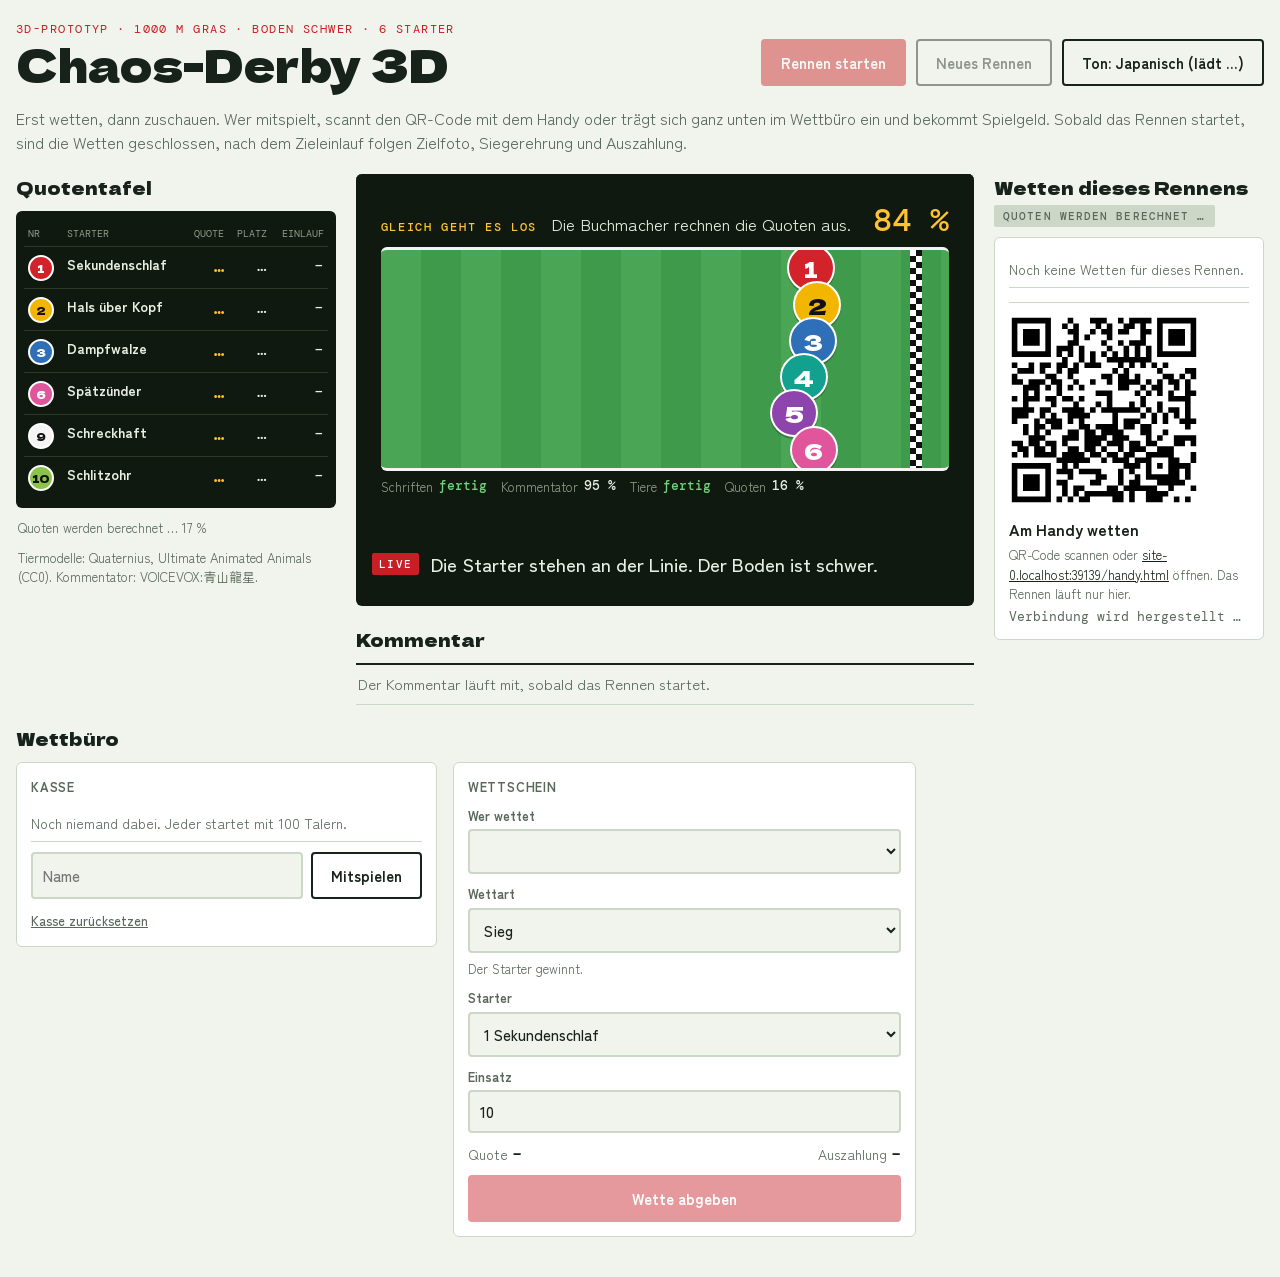
==== index.html @ 6badb0b4 "Breites Layout: Quotentafel links und Wetten des Rennens rechts neben dem Sendebild, Wettbüro ganz u" ====
<!doctype html>
<html lang="de">
<head>
<meta charset="utf-8">
<meta name="viewport" content="width=device-width, initial-scale=1">
<title>Chaos-Derby 3D</title>
<link rel="stylesheet" href="https://fonts.googleapis.com/css2?family=Dela+Gothic+One&family=DM+Mono:wght@400;500&family=Zen+Kaku+Gothic+New:wght@400;500;700&display=swap">
<link rel="stylesheet" href="css/style.css?v=dev">
</head>
<body>
<div class="wrap">
  <header>
    <div>
      <div class="eyebrow">3D-Prototyp · 1000 m Gras · Boden <span id="bod">gut</span> · 6 Starter</div>
      <h1>Chaos-Derby 3D</h1>
    </div>
    <div class="controls">
      <button class="primary" id="go" disabled>Rennen starten</button>
      <button id="neu" disabled>Neues Rennen</button>
      <button id="ton" aria-pressed="true" title="Kommentar vorlesen: Japanisch, Deutsch oder aus">Ton: Japanisch</button>
    </div>
  </header>
  <p class="lede">Erst wetten, dann zuschauen. Wer mitspielt, scannt den QR-Code mit dem Handy oder trägt sich ganz unten im Wettbüro ein und bekommt Spielgeld. Sobald das Rennen startet, sind die Wetten geschlossen, nach dem Zieleinlauf folgen Zielfoto, Siegerehrung und Auszahlung.</p>

  <main class="arena">
  <div class="screen">
    <div class="stage">
    <div class="view" id="view">
      <div class="strip" id="strip"><div class="rail" id="rail"></div><div id="rest">noch 1000 m</div></div>
      <div id="slow" hidden>ZEITLUPE</div>
      <div class="intro" id="intro" aria-hidden="true"><span class="nr" id="inr"></span><div class="itext"><div class="ikind" id="ikind"></div><div class="iname" id="iname"></div><div class="itrait" id="itrait"></div></div><div class="iq"><span>Quote</span><b id="iq">…</b></div></div>
      <div class="tvqr" id="tvqr" hidden><div id="tvqrc"></div><span>Mit dem Handy wetten</span></div>
      <div class="load" id="load" aria-labelledby="lh">
        <div class="lhead"><span class="ltag" id="lh">Gleich geht es los</span><span id="lmsg">Die Starter werden in die Boxen geführt.</span><b id="lpct">0 %</b></div>
        <div class="ltrack" id="ltrack" role="progressbar" aria-label="Ladefortschritt" aria-valuemin="0" aria-valuemax="100" aria-valuenow="0"><div class="lfin"></div></div>
        <div class="lfoot"><ul id="lparts"></ul><button type="button" class="link" id="lskip" hidden>Ohne Kommentator anfangen</button></div>
        <p class="lerr" id="lerr" role="alert" hidden></p>
      </div>
      <button type="button" class="tonhint" id="tonhint" hidden>Klicken für Ton</button>
      <div id="nogl" hidden>Dieser Browser kann die 3D-Ansicht nicht darstellen (WebGL fehlt).</div>
    </div>
    <div class="cer" id="cer" hidden>
      <div class="cer-h">Einlauf</div>
      <ol id="podl"></ol>
      <figure id="photobox"><canvas id="photo" width="640" height="360"></canvas><figcaption><b>Zielfoto.</b> <span id="photocap"></span></figcaption></figure>
    </div>
    </div>
    <div class="caption" aria-live="polite"><span class="tag">LIVE</span><span id="cap">Die Starter stehen an der Linie.</span></div>
  </div>

  <section class="odds" aria-labelledby="oh">
    <h2 id="oh">Quotentafel</h2>
    <div class="board">
      <table>
        <thead><tr><th>Nr</th><th>Starter</th><th class="n p" title="Siegchance">Sieg</th><th class="n">Quote</th><th class="n">Platz</th><th class="n">Einlauf</th></tr></thead>
        <tbody id="tb"></tbody>
      </table>
    </div>
    <p class="note" id="mc">Quoten werden berechnet …</p>
    <p class="note">Tiermodelle: Quaternius, Ultimate Animated Animals (CC0). Kommentator: VOICEVOX:青山龍星.</p>
  </section>
  <section class="slipsbox" aria-labelledby="sh">
    <div class="bethead"><h2 id="sh">Wetten dieses Rennens</h2><span class="pill" id="betstate">Quoten werden berechnet …</span></div>
    <div class="card">
      <ul class="list" id="slips"></ul>
      <div id="result" hidden></div>
      <div class="handy" id="handy" hidden>
        <div class="qr" id="qr"></div>
        <div><b>Am Handy wetten</b><p>QR-Code scannen oder <a id="hurl" target="_blank" rel="noopener"></a> öffnen<span id="hon" hidden>, Raum <b id="hcode"></b></span>. Das Rennen läuft nur hier.</p><p class="hmsg" id="hmsg"></p></div>
      </div>
    </div>
  </section>
  <section class="logbox">
    <h2>Kommentar</h2>
    <ol id="log"><li class="empty">Der Kommentar läuft mit, sobald das Rennen startet.</li></ol>
  </section>
  <section class="bets" aria-labelledby="bh">
    <div class="bethead"><h2 id="bh">Wettbüro</h2></div>
    <div class="betgrid">
      <div class="card">
        <h3>Kasse</h3>
        <ul class="list" id="players"></ul>
        <form class="row" id="addp"><input id="pname" maxlength="16" placeholder="Name" aria-label="Name des Mitspielers" autocomplete="off"><button>Mitspielen</button></form>
        <button type="button" class="link" id="resetp">Kasse zurücksetzen</button>
      </div>
      <form class="card slip" id="slip">
        <h3>Wettschein</h3>
        <label>Wer wettet<select id="bp"></select></label>
        <label>Wettart<select id="bt"><option value="win">Sieg</option><option value="place">Platz</option><option value="exacta">Zweierwette</option></select></label>
        <p class="help" id="bhelp"></p>
        <label><span id="bal">Starter</span><select id="ba"></select></label>
        <label id="bbl" hidden>Zweiter<select id="bb"></select></label>
        <label>Einsatz<input id="bs" type="number" min="1" step="1" value="10" inputmode="numeric"></label>
        <div class="sum"><span>Quote <b id="bq">–</b></span><span>Auszahlung <b id="bw">–</b></span></div>
        <button class="primary" id="bgo" disabled>Wette abgeben</button>
        <p class="err" id="berr" role="alert" hidden></p>
      </form>
    </div>
  </section>
  </main>
</div>

<!-- ?v=dev ersetzt die Veröffentlichung (.github/workflows/pages.yml) durch den Commit, damit Browser keine alten Dateien mischen -->
<script src="vendor/three.min.js?v=dev"></script>
<script src="vendor/GLTFLoader.js?v=dev"></script>
<script src="js/sim.js?v=dev"></script>
<script src="js/bets.js?v=dev"></script>
<script src="js/state.js?v=dev"></script>
<script src="js/loader.js?v=dev"></script>
<script src="js/figures.js?v=dev"></script>
<script src="js/scene.js?v=dev"></script>
<script src="js/director.js?v=dev"></script>
<script src="js/jikkyo.js?v=dev"></script>
<script src="js/voice.js?v=dev"></script>
<script src="js/sfx.js?v=dev"></script>
<script src="js/ceremony.js?v=dev"></script>
<script src="js/betting.js?v=dev"></script>
<script src="vendor/peerjs.min.js?v=dev"></script>
<script src="vendor/qrcode.js?v=dev"></script>
<script src="js/link.js?v=dev"></script>
<script src="js/remote.js?v=dev"></script>
<script src="js/parade.js?v=dev"></script>
<script src="js/main.js?v=dev"></script>
</body>
</html>
---- css/style.css ----
/* Grundlagen, die vorher die Hosting-Umgebung mitbrachte */
body{margin:0}
[hidden]{display:none!important}
img{max-width:100%}

/* Layout: Auf breiten Bildschirmen (Fernseher) Quotentafel links und Wetten des Rennens rechts neben dem Sendebild, Kommentarverlauf darunter, das Wettbüro (Kasse, Wettschein) ganz unten.
   Mittelbreit steht das Sendebild über Quotentafel und Wetten, schmal liegt alles untereinander. */
:root{
  --bg:#f1f4ec; --fg:#17231a; --muted:#5a685c; --line:#cdd7c7; --panel:#ffffff;
  --accent:#c81e25; --turf:#2f7d3b;
  --board:#10190f; --board-fg:#ffc233; --board-text:#e9efe4; --board-dim:#8f9d89; --board-line:#2a3828;
  --display:"Dela Gothic One","Arial Black",system-ui,sans-serif;
  --body:"Zen Kaku Gothic New",system-ui,-apple-system,"Segoe UI",sans-serif;
  --mono:"DM Mono",ui-monospace,Menlo,Consolas,monospace;
}
@media (prefers-color-scheme: dark){ :root:not([data-theme="light"]){
  --bg:#0b120c; --fg:#e8eee4; --muted:#93a193; --line:#263326; --panel:#121c13;
  --accent:#ff5257; --turf:#56b563; color-scheme:dark } }
:root[data-theme="dark"]{
  --bg:#0b120c; --fg:#e8eee4; --muted:#93a193; --line:#263326; --panel:#121c13;
  --accent:#ff5257; --turf:#56b563; color-scheme:dark }

body{background:var(--bg);color:var(--fg);font-family:var(--body);font-size:16px;line-height:1.5}
.wrap{max-width:1040px;margin:0 auto;padding-inline:16px;padding-block:28px 48px;display:flex;flex-direction:column;gap:20px}
header{display:flex;flex-wrap:wrap;align-items:flex-end;justify-content:space-between;gap:12px 24px}
.eyebrow{font-family:var(--mono);font-size:12px;letter-spacing:.12em;text-transform:uppercase;color:var(--accent)}
h1{font-family:var(--display);font-weight:400;font-size:clamp(30px,6vw,52px);line-height:1;margin:4px 0 0;text-wrap:balance}
.lede{color:var(--muted);max-width:62ch;margin:0}
.controls{display:flex;flex-wrap:wrap;gap:10px}
button{font:700 15px var(--body);padding:11px 18px;border-radius:4px;border:2px solid var(--fg);background:transparent;color:var(--fg);cursor:pointer}
button.primary{background:var(--accent);border-color:var(--accent);color:#fff}
button:hover{filter:brightness(1.1)}
button:focus-visible{outline:3px solid var(--turf);outline-offset:2px}

.screen{background:var(--board);border-radius:6px;overflow:hidden}
.view{position:relative;aspect-ratio:16/9;max-width:100%;background:var(--board)}
.view canvas{display:block;width:100%;height:100%}
.strip{position:absolute;left:2.5%;right:2.5%;top:3%;height:36px;border-radius:6px;background:rgba(16,25,15,.82);display:flex;align-items:center;gap:12px;padding:0 12px 0 22px}
.rail{position:relative;flex:1;min-width:0;height:2px;background:var(--board-dim)}
.rail::after{content:"";position:absolute;right:-1px;top:-9px;width:2px;height:20px;background:var(--board-dim)}
.dot{position:absolute;top:-10px;width:22px;height:22px;margin-left:-11px;border-radius:50%;border:2px solid #fff;display:grid;place-items:center;font:400 11px var(--display);box-sizing:border-box}
#rest{flex:none;font:400 13px var(--display);color:var(--board-fg);min-width:6.5em;text-align:right;font-variant-numeric:tabular-nums}
#slow{position:absolute;right:2.5%;bottom:5%;font:500 12px var(--mono);letter-spacing:.14em;background:var(--accent);color:#fff;padding:4px 9px;border-radius:2px}
/* Vorstellung der Starter: Bauchbinde unten links, gleitet bei jedem neuen Starter herein */
.intro{position:absolute;left:2.5%;bottom:6%;max-width:min(78%,520px);display:flex;align-items:center;gap:12px;padding:10px 14px;border-radius:6px;background:rgba(16,25,15,.86);color:var(--board-text);
  opacity:0;transform:translateX(-16px);transition:opacity .35s,transform .35s;pointer-events:none}
.intro.on{opacity:1;transform:none}
.intro .nr{width:44px;height:44px;font-size:22px;flex:none}
.itext{min-width:0}
.ikind{font:500 11px var(--mono);letter-spacing:.12em;text-transform:uppercase;color:var(--board-dim)}
.iname{font:400 clamp(17px,3vw,26px)/1.1 var(--display);margin:2px 0}
.itrait{font-size:clamp(12px,1.7vw,14px);line-height:1.3;color:var(--board-text)}
.iq{flex:none;display:flex;flex-direction:column;align-items:flex-end;padding-left:12px;border-left:1px solid var(--board-line)}
.iq span{font:500 10px var(--mono);letter-spacing:.12em;text-transform:uppercase;color:var(--board-dim)}
.iq b{font:500 clamp(18px,3vw,26px) var(--mono);color:var(--board-fg);font-variant-numeric:tabular-nums}
@media (max-width:520px){.intro{gap:8px;padding:6px 9px}.intro .nr{width:30px;height:30px;font-size:15px}.itrait{display:none}}
#nogl{position:absolute;inset:0;display:grid;place-items:center;color:var(--board-text);padding:16px;text-align:center}
/* Siegerehrung: Ergebnistafel mit Zielfoto, auf breiten Bildern rechts über dem Sendebild, sonst darunter */
.stage{position:relative}
.cer{background:rgba(16,25,15,.88);color:var(--board-text);padding:12px 14px 14px;display:flex;flex-direction:column;gap:10px}
@media (min-width:860px){.cer{position:absolute;right:2.5%;top:5%;bottom:5%;width:36%;border-radius:6px;overflow:auto;box-sizing:border-box}}
.cer-h{font:400 12px var(--mono);letter-spacing:.14em;text-transform:uppercase;color:var(--board-dim)}
#podl{list-style:none;margin:0;padding:0}
#podl li{display:flex;align-items:center;gap:8px;padding:3px 0;font-size:14px;color:var(--board-dim)}
#podl li.top{font-size:16px;color:var(--board-text);font-weight:700}
#podl .rk{width:1.6em;flex:none;font-family:var(--mono);font-weight:500}
#podl .nr{width:22px;height:22px;font-size:11px;flex:none}
#podl .nm{flex:1;min-width:0;overflow:hidden;text-overflow:ellipsis;white-space:nowrap}
#podl .tm{flex:none;font-family:var(--mono);font-weight:400;font-size:13px;font-variant-numeric:tabular-nums}
#podl li:first-child .tm{color:var(--board-fg)}
.cer figure{margin:0}
#photo{display:block;width:100%;height:auto;border-radius:3px}
.cer figcaption{font-size:13px;line-height:1.4;margin-top:6px;color:var(--board-text)}
.caption{display:flex;align-items:center;gap:12px;padding:12px 16px;min-height:3.2em;color:var(--board-text);font-weight:500;font-size:clamp(15px,2.4vw,19px)}
.caption .tag{flex:none;font-family:var(--mono);font-size:11px;letter-spacing:.12em;background:var(--accent);color:#fff;padding:3px 7px;border-radius:2px}
.caption span:last-child{min-width:0}

.arena{display:grid;gap:20px;grid-template-columns:minmax(0,1fr);grid-template-areas:"screen" "odds" "slips" "log" "bets";align-items:start}
.screen{grid-area:screen}.odds{grid-area:odds;min-width:0}.slipsbox{grid-area:slips;min-width:0}.logbox{grid-area:log}.bets{grid-area:bets;min-width:0}
@media (min-width:760px){.arena{grid-template-columns:minmax(0,3fr) minmax(0,2fr);grid-template-areas:"screen screen" "odds slips" "log log" "bets bets"}}
@media (min-width:1200px){
  .wrap{max-width:1880px;padding-block:20px 40px}
  header h1{font-size:44px}
  .arena{grid-template-columns:minmax(320px,1.2fr) minmax(0,3.3fr) minmax(270px,.9fr);grid-template-rows:auto 1fr auto;
    grid-template-areas:"odds screen slips" "odds log slips" "bets bets bets"}
  .lede{max-width:none}
  /* Der QR-Code steht groß rechts neben dem Bild, die kleine Einblendung im Sendebild entfällt */
  .tvqr{display:none}
  .slipsbox .handy{flex-direction:column;align-items:stretch}
  .slipsbox .handy .qr{width:min(100%,190px)}
  .odds td{padding-block:7px}
  .slipsbox .bethead{flex-wrap:wrap;gap:4px 10px}
  .bets{max-width:900px}
}
h2{font-family:var(--display);font-weight:400;font-size:18px;margin:0 0 10px}
.board{background:var(--board);color:var(--board-text);border-radius:6px;padding:6px 14px 10px;min-width:0}
table{width:100%;border-collapse:collapse;color:var(--board-text)}
th{font:400 11px var(--mono);letter-spacing:.1em;text-transform:uppercase;color:var(--board-dim);text-align:left;padding:10px 6px 6px}
td{padding:9px 6px;border-top:1px solid var(--board-line);vertical-align:top}
th.n,td.n{text-align:right;font-family:var(--mono);font-variant-numeric:tabular-nums;white-space:nowrap}
td.q{color:var(--board-fg);font-size:19px;font-weight:500}
td.p{color:var(--board-dim)}
.nr{display:inline-grid;place-items:center;width:26px;height:26px;border-radius:50%;font:400 13px var(--display);border:2px solid #fff}
.name{font-weight:700;color:var(--board-text)}
.sub{font-size:13px;color:var(--board-dim);line-height:1.35}
.note{font-size:13px;color:var(--muted);margin:10px 2px 0}
.logbox{min-width:0}
#log{list-style:none;margin:0;padding:0;display:flex;flex-direction:column;border-top:2px solid var(--fg)}
#log li{display:flex;gap:12px;padding:8px 2px;border-bottom:1px solid var(--line);font-size:15px}
#log time{flex:none;font-family:var(--mono);font-size:13px;color:var(--muted);padding-top:2px;font-variant-numeric:tabular-nums}
#log li.empty{color:var(--muted)}

/* Wettbüro: Kasse und Wettschein nebeneinander, auf schmalen Bildschirmen untereinander; die Wetten des Rennens stehen oben beim Sendebild */
.bethead{display:flex;align-items:baseline;justify-content:space-between;gap:12px;margin-bottom:10px}
.bethead h2{margin:0}
.pill{font:500 11px var(--mono);letter-spacing:.1em;text-transform:uppercase;padding:4px 9px;border-radius:2px;background:var(--line);color:var(--muted)}
.pill.open{background:var(--turf);color:#fff}
.betgrid{display:grid;grid-template-columns:minmax(0,1fr) minmax(0,1.1fr);gap:16px;align-items:start}
@media (max-width:640px){.betgrid{grid-template-columns:minmax(0,1fr)}}
.card{background:var(--panel);border:1px solid var(--line);border-radius:6px;padding:14px;display:flex;flex-direction:column;gap:10px;min-width:0}
h3{font:700 13px var(--body);letter-spacing:.06em;text-transform:uppercase;color:var(--muted);margin:0}
.list{list-style:none;margin:0;padding:0}
.list li,#result li{display:flex;align-items:center;gap:8px;padding:7px 0;border-bottom:1px solid var(--line);font-size:15px}
.list li.empty,#result li.empty{color:var(--muted);font-size:14px}
.list li>span:first-child{flex:1;min-width:0;overflow:hidden;text-overflow:ellipsis}
#players b{font:500 16px var(--mono);font-variant-numeric:tabular-nums}
.who{flex:none;font-weight:700;max-width:8em;overflow:hidden;text-overflow:ellipsis;white-space:nowrap}
.what{flex:1;min-width:0;display:flex;align-items:center;gap:5px;flex-wrap:wrap}
.then{font-size:12px;color:var(--muted)}
.list .n,#result .n{font:400 13px var(--mono);white-space:nowrap;font-variant-numeric:tabular-nums}
.nr.sm{width:22px;height:22px;font-size:11px;border-width:1.5px;box-sizing:border-box}
.row{display:flex;gap:8px}
.row input{flex:1;min-width:0}
input,select{font:500 15px var(--body);padding:9px 10px;border:2px solid var(--line);border-radius:4px;background:var(--bg);color:var(--fg);min-width:0}
input:focus-visible,select:focus-visible{outline:3px solid var(--turf);outline-offset:1px}
.slip label{display:flex;flex-direction:column;gap:4px;font-size:13px;font-weight:700;color:var(--muted)}
.help{margin:-4px 0 0;font-size:13px;color:var(--muted)}
.sum{display:flex;justify-content:space-between;gap:8px;font-size:14px;color:var(--muted)}
.sum b{font:500 17px var(--mono);color:var(--fg)}
button:disabled{opacity:.45;cursor:not-allowed;filter:none}
button.link{align-self:flex-start;border:0;padding:2px 0;font-size:13px;font-weight:500;color:var(--muted);text-decoration:underline}
button.x{border:0;padding:0 4px;font-size:18px;line-height:1;color:var(--muted)}
.err{margin:0;font-size:14px;color:var(--accent)}
#result{border-top:2px solid var(--fg);padding-top:8px}
#result h3{margin-bottom:4px}
#result ul{list-style:none;margin:0;padding:0}
#result li.won .n{color:var(--turf);font-weight:500}
#result li.lost{color:var(--muted)}
td.q2{color:var(--board-text)}
/* Schmale Quotentafel neben dem Sendebild: enger gesetzt; Beschreibung und Siegchance fallen weg, die Vorstellung zeigt sie ohnehin */
@media (min-width:1200px){
.odds{container-type:inline-size}
@container (max-width:440px){.board{padding-inline:8px}th,td{padding-inline:4px}th{letter-spacing:.02em}}
@container (max-width:380px){.sub,th.p,td.p{display:none}td.q{font-size:17px}.name{font-size:14px}th{font-size:10px;letter-spacing:0}.odds .nr{width:22px;height:22px;font-size:11px}}
}
.board{overflow-x:auto}
@media (max-width:480px){.board{padding-inline:8px}th,td{padding-inline:3px}td.q{font-size:16px}.nr{width:22px;height:22px;font-size:11px}}

/* Ladeanzeige im Sendebild: Mini-Rennen der Starter als Fortschrittsbalken, bis Modelle, Kommentator und Quoten da sind.
   Der Klick auf „Los geht’s“ gibt zugleich den Ton frei und startet die Vorstellung. */
.load{position:absolute;inset:0;z-index:5;background:var(--board);color:var(--board-text);display:flex;flex-direction:column;gap:clamp(6px,2.2%,16px);padding:clamp(10px,4%,36px) clamp(12px,4%,40px);box-sizing:border-box}
.lhead{display:flex;align-items:baseline;flex-wrap:wrap;gap:4px 14px}
.ltag{font:500 12px var(--mono);letter-spacing:.14em;text-transform:uppercase;color:var(--board-fg)}
#lmsg{flex:1;min-width:0;font-size:clamp(13px,1.9vw,17px)}
#lpct{font:500 clamp(18px,3.4vw,32px) var(--mono);color:var(--board-fg);font-variant-numeric:tabular-nums}
.ltrack{position:relative;flex:1;min-height:0;border-radius:6px;overflow:hidden;border-block:3px solid #f4f4f4;
  background:repeating-linear-gradient(90deg,#4aa655 0 40px,#3f9a4b 40px 80px)}
.lfin{position:absolute;top:0;bottom:0;left:calc(92% + 6px);width:12px;background:conic-gradient(#111 25%,#fff 0 50%,#111 0 75%,#fff 0) 0 0/12px 12px}
.ldot{--d:clamp(18px,5vw,48px);position:absolute;width:var(--d);height:var(--d);margin:calc(var(--d)/-2) 0 0 calc(var(--d)/-2);border-radius:50%;border:2px solid #fff;box-sizing:border-box;
  display:grid;place-items:center;font:400 calc(var(--d)*.46) var(--display);box-shadow:0 2px 0 rgba(0,0,0,.25);animation:gallop .38s ease-in-out infinite alternate}
@keyframes gallop{from{transform:translateY(-14%) rotate(-6deg)}to{transform:translateY(14%) rotate(6deg)}}
@media (prefers-reduced-motion:reduce){.ldot{animation:none}}
.lfoot{display:flex;align-items:center;justify-content:space-between;flex-wrap:wrap;gap:8px 16px}
#lparts{list-style:none;margin:0;padding:0;display:flex;flex-wrap:wrap;gap:2px 14px;font-size:13px;color:var(--board-dim)}
#lparts li{display:flex;gap:6px}
#lparts b{font:500 13px var(--mono);font-variant-numeric:tabular-nums;color:var(--board-text)}
#lparts li.ok b{color:#6fd27c}
.load button.link{color:var(--board-dim);margin-left:auto}
.lerr{margin:0;font-size:13px;color:#ff8a8e}
@media (max-width:560px){#lparts,#lmsg{display:none}.load{gap:6px;padding:8px 10px}.lfoot{flex-wrap:nowrap}.load button{padding:6px 10px;font-size:13px}.ltrack{border-width:2px}}
/* Browser geben Ton erst nach einer Bedienung frei: dezenter Hinweis oben rechts im Sendebild */
.tonhint{position:absolute;right:2.5%;top:3%;z-index:4;font:500 12px var(--mono);letter-spacing:.08em;padding:6px 10px;border:0;border-radius:4px;background:rgba(16,25,15,.82);color:var(--board-text)}
.tonhint::before{content:"♪ "}
/* Wetten am Handy (js/remote.js): QR-Code bei den Wetten des Rennens und klein im Sendebild, solange die Wetten offen sind */
.handy{display:flex;gap:12px;align-items:flex-start;margin-top:4px;padding-top:12px;border-top:1px solid var(--line)}
.handy .qr{flex:none;width:112px;line-height:0}
.handy svg,.tvqr svg{width:100%;height:auto;border-radius:3px}
.handy p{margin:4px 0 0;font-size:13px;color:var(--muted);overflow-wrap:anywhere}
.handy a{color:var(--fg)}
.hmsg{font:400 12px var(--mono)}
.list .ph{font:500 10px var(--mono);letter-spacing:.08em;text-transform:uppercase;color:var(--turf)}
.tvqr{position:absolute;right:2.5%;bottom:6%;width:clamp(84px,13%,160px);padding:7px 7px 5px;border-radius:6px;background:rgba(16,25,15,.86);text-align:center;line-height:0}
.tvqr span{display:block;margin-top:5px;line-height:1.2;font:500 clamp(9px,1.1vw,12px) var(--mono);letter-spacing:.06em;text-transform:uppercase;color:var(--board-fg)}
@media (max-width:520px){.tvqr{display:none}}
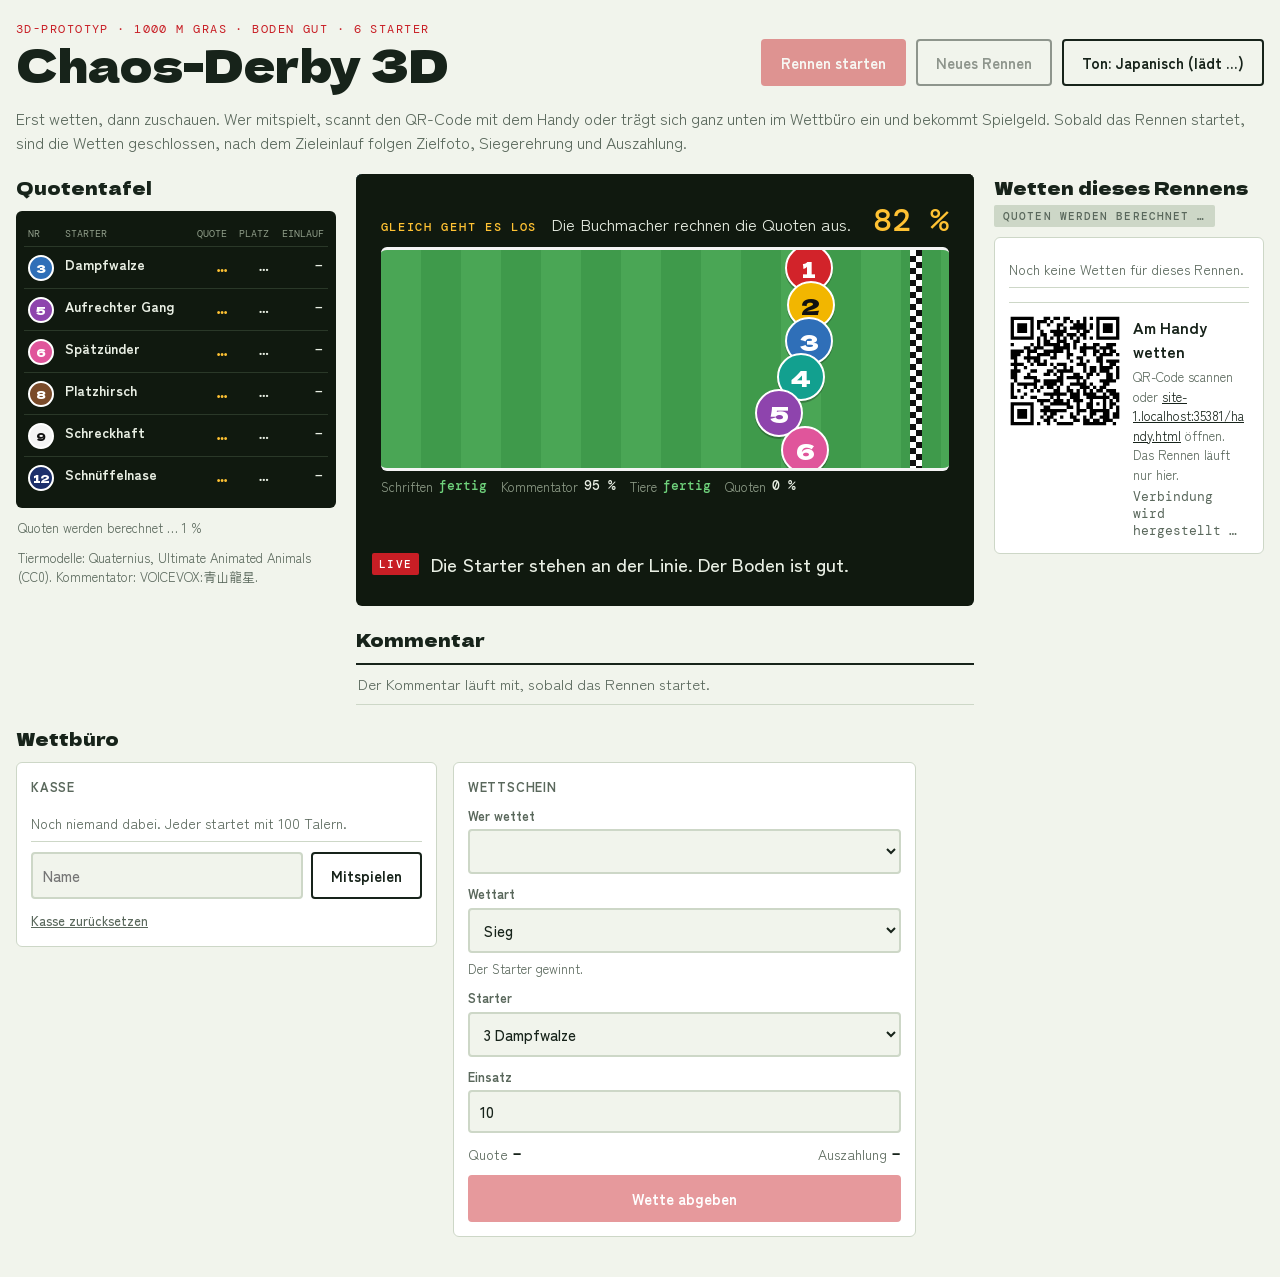
==== commit 8293889e: "Rennansicht: großes Sendebild ab dem Start, Wettleiste hebt hervor, wer gerade gewinnen würde Ab dem" ====
--- a/index.html
+++ b/index.html
@@ -23,7 +23,7 @@
   <p class="lede">Erst wetten, dann zuschauen. Wer mitspielt, scannt den QR-Code mit dem Handy oder trägt sich ganz unten im Wettbüro ein und bekommt Spielgeld. Sobald das Rennen startet, sind die Wetten geschlossen, nach dem Zieleinlauf folgen Zielfoto, Siegerehrung und Auszahlung.</p>
 
   <main class="arena">
-  <div class="screen">
+  <div class="screen" id="screen">
     <div class="stage">
     <div class="view" id="view">
       <div class="strip" id="strip"><div class="rail" id="rail"></div><div id="rest">noch 1000 m</div></div>
@@ -46,6 +46,7 @@
     </div>
     </div>
     <div class="caption" aria-live="polite"><span class="tag">LIVE</span><span id="cap">Die Starter stehen an der Linie.</span></div>
+    <ul class="wbar" id="wbar" aria-label="Wetten in diesem Rennen" hidden></ul>
   </div>
 
   <section class="odds" aria-labelledby="oh">
@@ -115,6 +116,7 @@
 <script src="js/sfx.js?v=dev"></script>
 <script src="js/ceremony.js?v=dev"></script>
 <script src="js/betting.js?v=dev"></script>
+<script src="js/racebar.js?v=dev"></script>
 <script src="vendor/peerjs.min.js?v=dev"></script>
 <script src="vendor/qrcode.js?v=dev"></script>
 <script src="js/link.js?v=dev"></script>
--- a/css/style.css
+++ b/css/style.css
@@ -84,10 +84,6 @@
   .arena{grid-template-columns:minmax(320px,1.2fr) minmax(0,3.3fr) minmax(270px,.9fr);grid-template-rows:auto 1fr auto;
     grid-template-areas:"odds screen slips" "odds log slips" "bets bets bets"}
   .lede{max-width:none}
-  /* Der QR-Code steht groß rechts neben dem Bild, die kleine Einblendung im Sendebild entfällt */
-  .tvqr{display:none}
-  .slipsbox .handy{flex-direction:column;align-items:stretch}
-  .slipsbox .handy .qr{width:min(100%,190px)}
   .odds td{padding-block:7px}
   .slipsbox .bethead{flex-wrap:wrap;gap:4px 10px}
   .bets{max-width:900px}
@@ -192,3 +188,34 @@
 .tvqr{position:absolute;right:2.5%;bottom:6%;width:clamp(84px,13%,160px);padding:7px 7px 5px;border-radius:6px;background:rgba(16,25,15,.86);text-align:center;line-height:0}
 .tvqr span{display:block;margin-top:5px;line-height:1.2;font:500 clamp(9px,1.1vw,12px) var(--mono);letter-spacing:.06em;text-transform:uppercase;color:var(--board-fg)}
 @media (max-width:520px){.tvqr{display:none}}
+/* Rennansicht (js/racebar.js): Ab dem Start zählt nur das Rennen. Einleitung, Quotentafel, Kommentarverlauf und Wettbüro treten zurück,
+   das Sendebild wird so groß, wie das Fenster es zulässt, darunter steht die Wettleiste. */
+body.rennen .lede,body.rennen .odds,body.rennen .slipsbox,body.rennen .logbox,body.rennen .bets,body.rennen .eyebrow{display:none}
+body.rennen .wrap{max-width:none;padding-block:12px 16px;gap:12px}
+body.rennen header{align-items:center}
+body.rennen h1{font-size:clamp(22px,3vw,30px);margin:0}
+body.rennen .arena{grid-template-columns:minmax(0,1fr);grid-template-rows:auto;grid-template-areas:"screen"}
+body.rennen .screen{width:100%;margin-inline:auto}
+body.rennen .caption{min-height:calc(3em + 24px);box-sizing:border-box}   /* Platz für zwei Zeilen, damit das Bild nicht springt */
+@media (min-width:900px) and (min-aspect-ratio:4/3){
+  body.rennen .screen{display:grid;grid-template-columns:minmax(0,1fr) auto;grid-template-areas:"stage bar" "caption bar";align-items:start}
+  body.rennen .stage{grid-area:stage}body.rennen .caption{grid-area:caption}
+  body.rennen .wbar{grid-area:bar;flex-direction:column;flex-wrap:nowrap;width:clamp(240px,17vw,340px);box-sizing:border-box;padding:12px;overflow-y:auto;border-left:1px solid var(--board-line)}
+  body.rennen .wbar li{display:grid;grid-template-columns:minmax(0,1fr) auto;gap:2px 8px}
+  body.rennen .wbar .what{grid-column:1/-1;grid-row:2}
+  body.rennen .wbar .n{grid-column:2;grid-row:1;text-align:right}
+}
+.wbar{list-style:none;margin:0;padding:0 12px 12px;flex:none;display:flex;flex-wrap:wrap;gap:8px;color:var(--board-text)}
+.wbar li{display:flex;align-items:center;gap:8px;padding:6px 10px;border-radius:4px;background:rgba(255,255,255,.06);border:1px solid var(--board-line);font-size:clamp(14px,1.3vw,18px);transition:background .3s,border-color .3s}
+.wbar .who{font-weight:700;max-width:9em;overflow:hidden;text-overflow:ellipsis;white-space:nowrap}
+.wbar .what{display:flex;align-items:center;flex-wrap:wrap;gap:5px;color:var(--board-dim)}
+.wbar .then{color:var(--board-dim)}
+.wbar .n{font:500 1em var(--mono);font-variant-numeric:tabular-nums;color:var(--board-dim);white-space:nowrap}
+/* würde nach dem aktuellen Stand gewinnen */
+.wbar li.hot{background:rgba(255,194,51,.16);border-color:var(--board-fg)}
+.wbar li.hot .n{color:var(--board-fg)}
+.wbar li.hot .who::before{content:"▲ ";color:var(--board-fg)}
+.wbar li.won{background:rgba(111,210,124,.18);border-color:#6fd27c}
+.wbar li.won .n{color:#6fd27c}
+.wbar li.lost{opacity:.5}
+@media (prefers-reduced-motion:reduce){.wbar li{transition:none}}
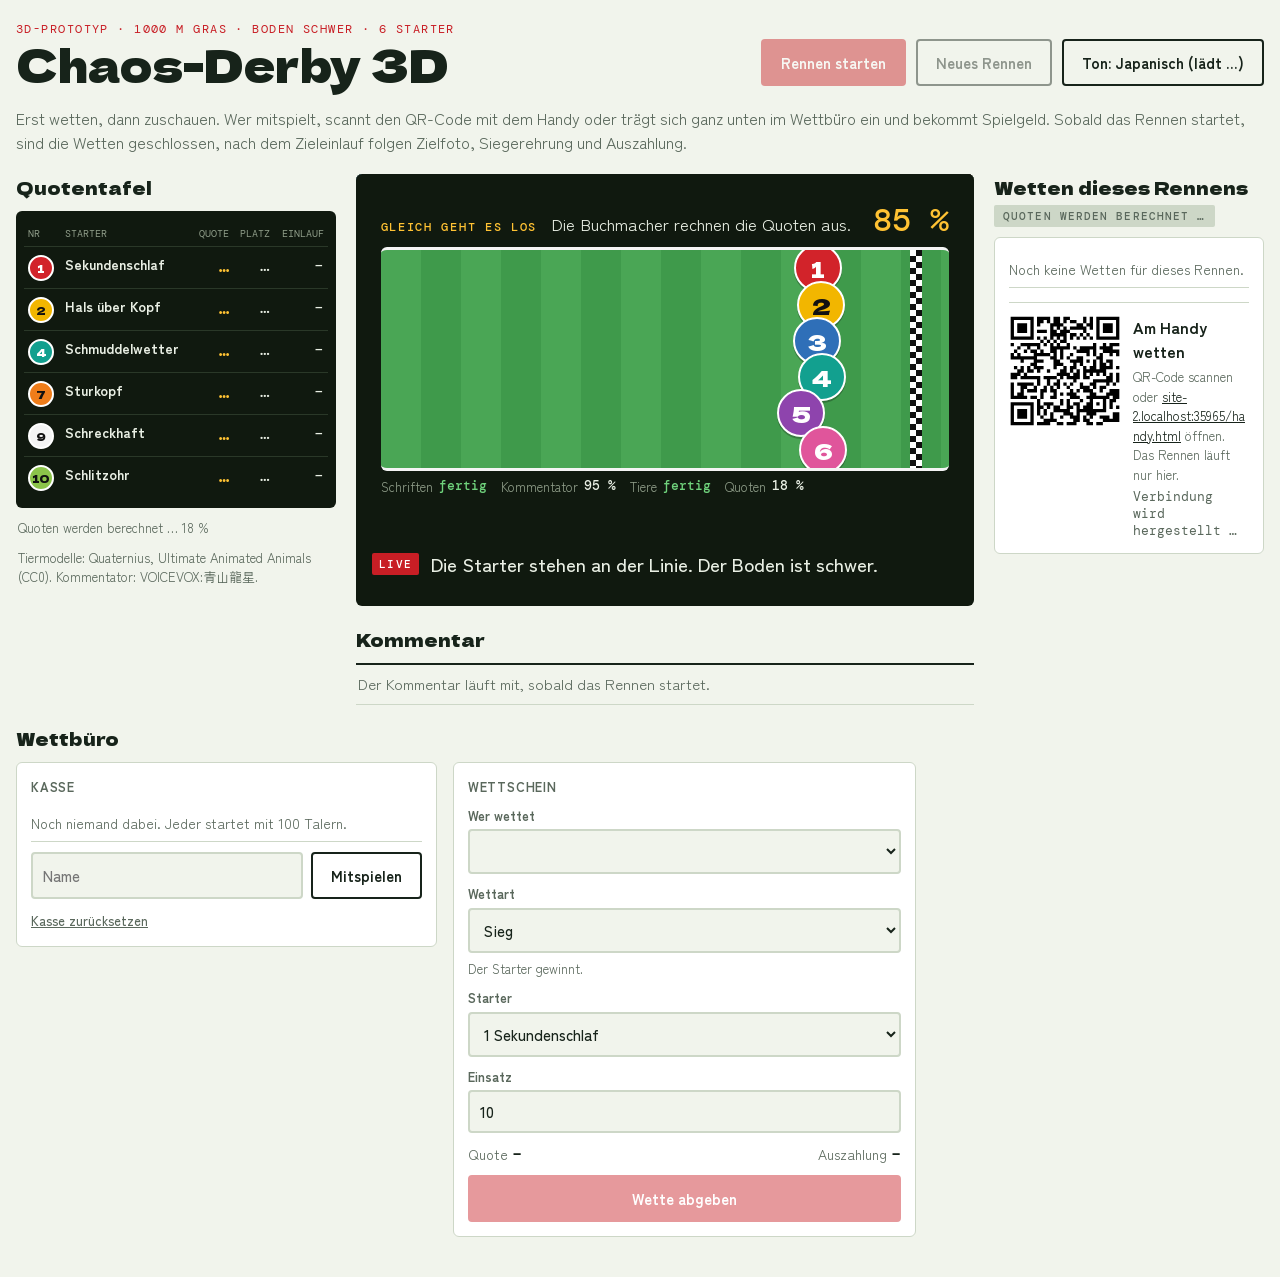
==== commit dcc86cdd: "Überzeichnete Bewegung: Ausholen, Stauchen und Strecken, Ohren und Schwanz, Kamerawackeln und Speedl" ====
--- a/index.html
+++ b/index.html
@@ -109,6 +109,7 @@
 <script src="js/state.js?v=dev"></script>
 <script src="js/loader.js?v=dev"></script>
 <script src="js/figures.js?v=dev"></script>
+<script src="js/juice.js?v=dev"></script>
 <script src="js/scene.js?v=dev"></script>
 <script src="js/director.js?v=dev"></script>
 <script src="js/jikkyo.js?v=dev"></script>
--- a/css/style.css
+++ b/css/style.css
@@ -35,6 +35,7 @@
 .screen{background:var(--board);border-radius:6px;overflow:hidden}
 .view{position:relative;aspect-ratio:16/9;max-width:100%;background:var(--board)}
 .view canvas{display:block;width:100%;height:100%}
+.view canvas.speed{position:absolute;inset:0;pointer-events:none}
 .strip{position:absolute;left:2.5%;right:2.5%;top:3%;height:36px;border-radius:6px;background:rgba(16,25,15,.82);display:flex;align-items:center;gap:12px;padding:0 12px 0 22px}
 .rail{position:relative;flex:1;min-width:0;height:2px;background:var(--board-dim)}
 .rail::after{content:"";position:absolute;right:-1px;top:-9px;width:2px;height:20px;background:var(--board-dim)}
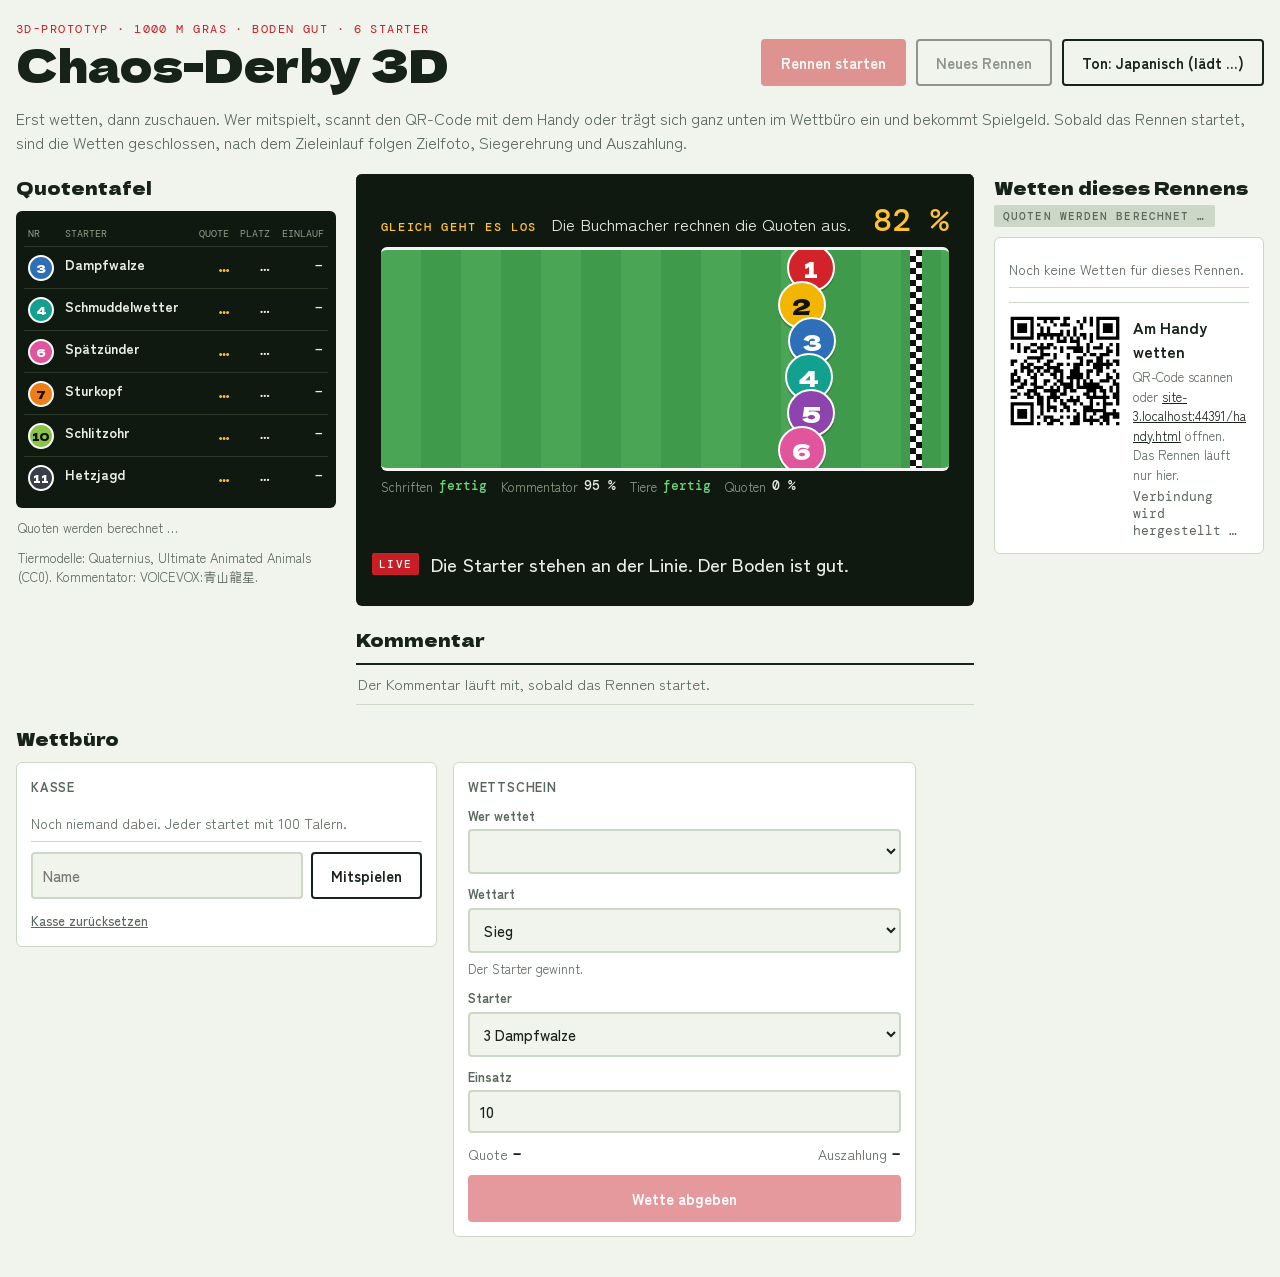
==== commit bc452f27: "Zeitlupen-Wiederholung von größtem Crash und Zieleinlauf vor der Siegerehrung Nach dem Zieleinlauf z" ====
--- a/index.html
+++ b/index.html
@@ -28,6 +28,7 @@
     <div class="view" id="view">
       <div class="strip" id="strip"><div class="rail" id="rail"></div><div id="rest">noch 1000 m</div></div>
       <div id="slow" hidden>ZEITLUPE</div>
+      <div class="replay" id="replay" hidden><div class="rphead"><span class="rptag" id="rptag">Wiederholung</span><button type="button" class="rpskip" id="rpskip">Überspringen</button></div><div class="rpcap" id="rpcap"></div></div>
       <div class="intro" id="intro" aria-hidden="true"><span class="nr" id="inr"></span><div class="itext"><div class="ikind" id="ikind"></div><div class="iname" id="iname"></div><div class="itrait" id="itrait"></div></div><div class="iq"><span>Quote</span><b id="iq">…</b></div></div>
       <div class="tvqr" id="tvqr" hidden><div id="tvqrc"></div><span>Mit dem Handy wetten</span></div>
       <div class="load" id="load" aria-labelledby="lh">
@@ -109,13 +110,13 @@
 <script src="js/state.js?v=dev"></script>
 <script src="js/loader.js?v=dev"></script>
 <script src="js/figures.js?v=dev"></script>
-<script src="js/juice.js?v=dev"></script>
 <script src="js/scene.js?v=dev"></script>
 <script src="js/director.js?v=dev"></script>
 <script src="js/jikkyo.js?v=dev"></script>
 <script src="js/voice.js?v=dev"></script>
 <script src="js/sfx.js?v=dev"></script>
 <script src="js/ceremony.js?v=dev"></script>
+<script src="js/replay.js?v=dev"></script>
 <script src="js/betting.js?v=dev"></script>
 <script src="js/racebar.js?v=dev"></script>
 <script src="vendor/peerjs.min.js?v=dev"></script>
--- a/css/style.css
+++ b/css/style.css
@@ -35,13 +35,23 @@
 .screen{background:var(--board);border-radius:6px;overflow:hidden}
 .view{position:relative;aspect-ratio:16/9;max-width:100%;background:var(--board)}
 .view canvas{display:block;width:100%;height:100%}
-.view canvas.speed{position:absolute;inset:0;pointer-events:none}
 .strip{position:absolute;left:2.5%;right:2.5%;top:3%;height:36px;border-radius:6px;background:rgba(16,25,15,.82);display:flex;align-items:center;gap:12px;padding:0 12px 0 22px}
 .rail{position:relative;flex:1;min-width:0;height:2px;background:var(--board-dim)}
 .rail::after{content:"";position:absolute;right:-1px;top:-9px;width:2px;height:20px;background:var(--board-dim)}
 .dot{position:absolute;top:-10px;width:22px;height:22px;margin-left:-11px;border-radius:50%;border:2px solid #fff;display:grid;place-items:center;font:400 11px var(--display);box-sizing:border-box}
 #rest{flex:none;font:400 13px var(--display);color:var(--board-fg);min-width:6.5em;text-align:right;font-variant-numeric:tabular-nums}
 #slow{position:absolute;right:2.5%;bottom:5%;font:500 12px var(--mono);letter-spacing:.14em;background:var(--accent);color:#fff;padding:4px 9px;border-radius:2px}
+/* Wiederholung nach dem Zieleinlauf: Senderkennung oben links, Bauchbinde unten links, kurzer weißer Blitz bei jedem Schnitt */
+.replay{position:absolute;inset:0;pointer-events:none;z-index:3}
+.replay::before{content:"";position:absolute;inset:0;background:#fff;opacity:0}
+.replay.flash::before{animation:rpflash .45s ease-out}
+@keyframes rpflash{from{opacity:.85}to{opacity:0}}
+.rphead{position:absolute;left:2.5%;top:4%;display:flex;align-items:center;gap:8px}
+.rptag{font:400 clamp(12px,1.8vw,18px) var(--display);letter-spacing:.06em;text-transform:uppercase;background:var(--accent);color:#fff;padding:4px 10px;border-radius:2px}
+.rpskip{pointer-events:auto;font:500 12px var(--mono);letter-spacing:.06em;padding:5px 9px;border:0;border-radius:2px;background:rgba(16,25,15,.75);color:var(--board-text)}
+.rpcap{position:absolute;left:2.5%;bottom:6%;max-width:min(80%,560px);padding:8px 12px;border-radius:4px;background:rgba(16,25,15,.86);color:var(--board-text);font-size:clamp(13px,1.7vw,17px);line-height:1.35}
+@media (max-width:600px){.rpcap{display:none}}   /* auf dem Handy steht die Zeile ohnehin unter dem Bild */
+@media (prefers-reduced-motion:reduce){.replay.flash::before{animation:none}}
 /* Vorstellung der Starter: Bauchbinde unten links, gleitet bei jedem neuen Starter herein */
 .intro{position:absolute;left:2.5%;bottom:6%;max-width:min(78%,520px);display:flex;align-items:center;gap:12px;padding:10px 14px;border-radius:6px;background:rgba(16,25,15,.86);color:var(--board-text);
   opacity:0;transform:translateX(-16px);transition:opacity .35s,transform .35s;pointer-events:none}
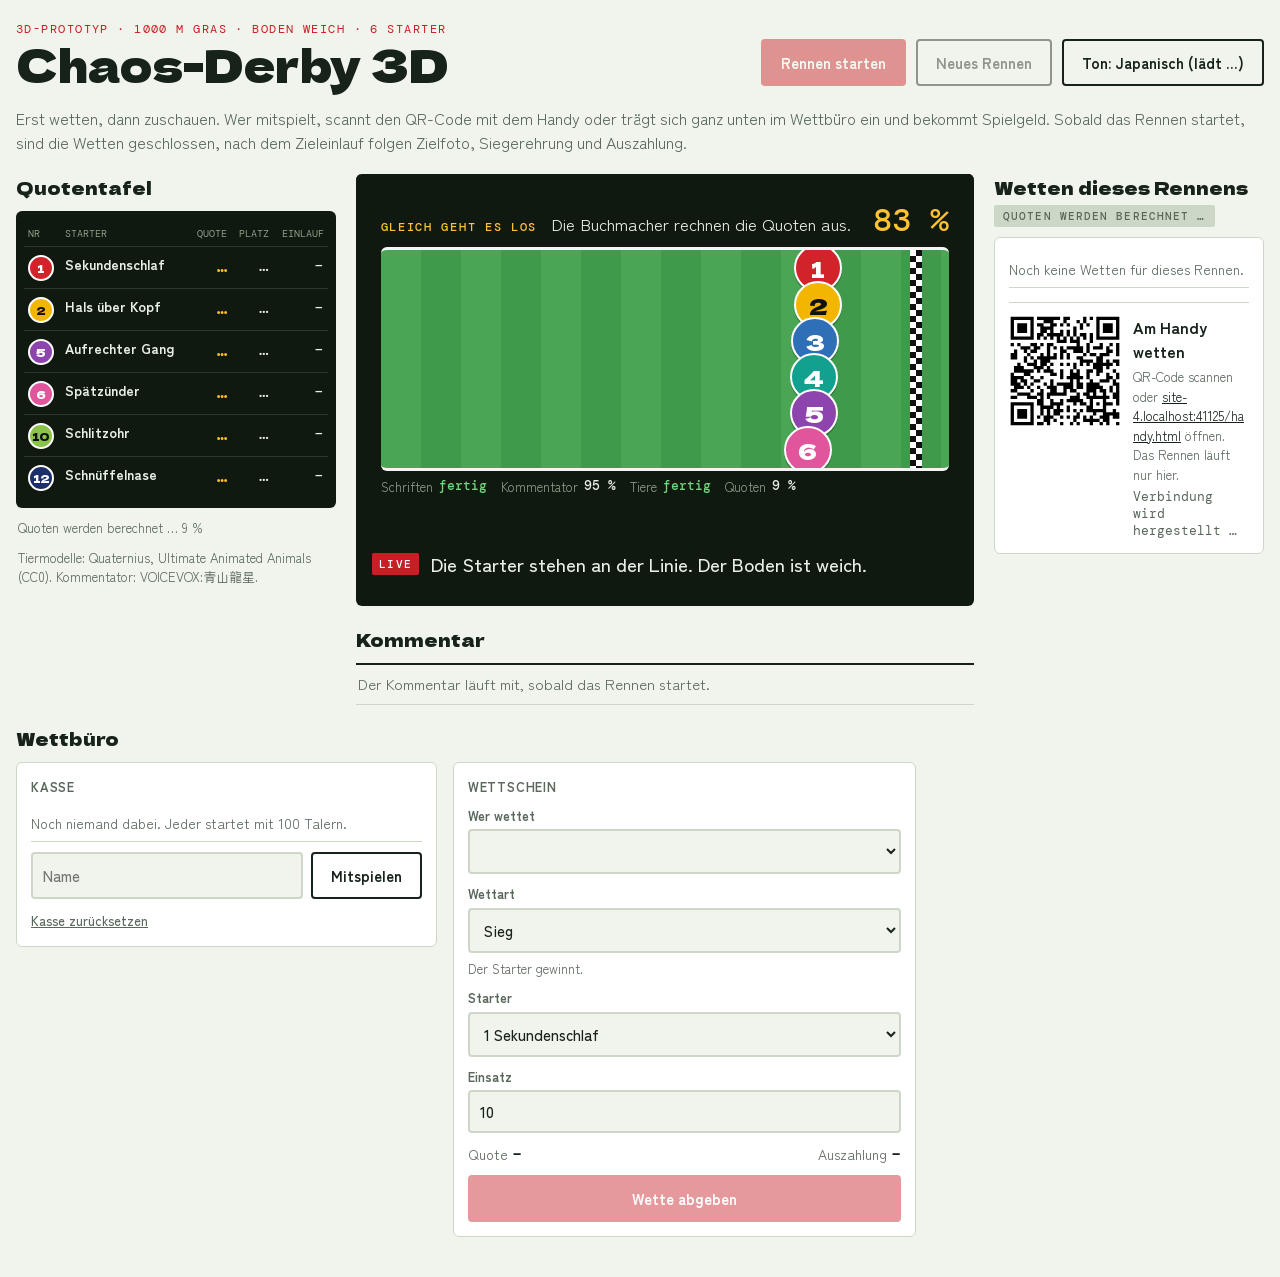
==== commit 947e40a4: "Absurditäten: Trampolin, Bananenschale, Enten, Flitzer, Zuschauer mit Snack und Höhenflug Dinge auf " ====
--- a/index.html
+++ b/index.html
@@ -28,7 +28,6 @@
     <div class="view" id="view">
       <div class="strip" id="strip"><div class="rail" id="rail"></div><div id="rest">noch 1000 m</div></div>
       <div id="slow" hidden>ZEITLUPE</div>
-      <div class="replay" id="replay" hidden><div class="rphead"><span class="rptag" id="rptag">Wiederholung</span><button type="button" class="rpskip" id="rpskip">Überspringen</button></div><div class="rpcap" id="rpcap"></div></div>
       <div class="intro" id="intro" aria-hidden="true"><span class="nr" id="inr"></span><div class="itext"><div class="ikind" id="ikind"></div><div class="iname" id="iname"></div><div class="itrait" id="itrait"></div></div><div class="iq"><span>Quote</span><b id="iq">…</b></div></div>
       <div class="tvqr" id="tvqr" hidden><div id="tvqrc"></div><span>Mit dem Handy wetten</span></div>
       <div class="load" id="load" aria-labelledby="lh">
@@ -111,12 +110,12 @@
 <script src="js/loader.js?v=dev"></script>
 <script src="js/figures.js?v=dev"></script>
 <script src="js/scene.js?v=dev"></script>
+<script src="js/props.js?v=dev"></script>
 <script src="js/director.js?v=dev"></script>
 <script src="js/jikkyo.js?v=dev"></script>
 <script src="js/voice.js?v=dev"></script>
 <script src="js/sfx.js?v=dev"></script>
 <script src="js/ceremony.js?v=dev"></script>
-<script src="js/replay.js?v=dev"></script>
 <script src="js/betting.js?v=dev"></script>
 <script src="js/racebar.js?v=dev"></script>
 <script src="vendor/peerjs.min.js?v=dev"></script>
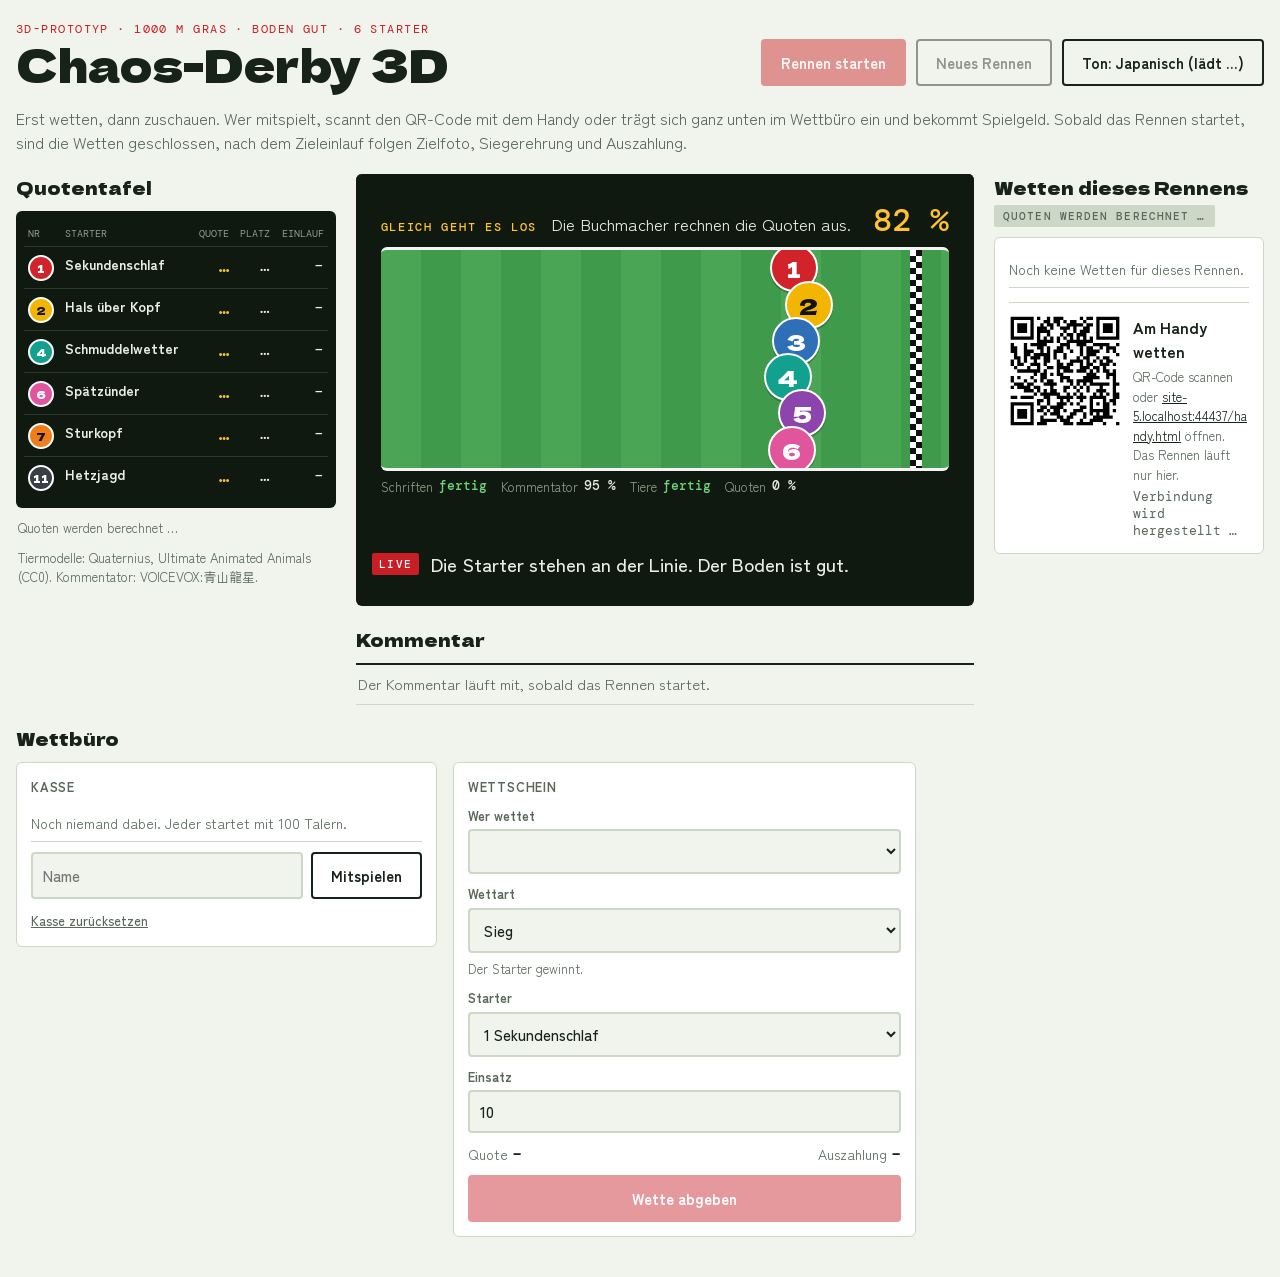
==== commit 163187c5: "Merge pull request #27 from Kuchen404/claude/project-thread-zazkka Überzeichnete Bewegung: Ausholen," ====
--- a/index.html
+++ b/index.html
@@ -109,6 +109,7 @@
 <script src="js/state.js?v=dev"></script>
 <script src="js/loader.js?v=dev"></script>
 <script src="js/figures.js?v=dev"></script>
+<script src="js/juice.js?v=dev"></script>
 <script src="js/scene.js?v=dev"></script>
 <script src="js/props.js?v=dev"></script>
 <script src="js/director.js?v=dev"></script>
--- a/css/style.css
+++ b/css/style.css
@@ -35,23 +35,13 @@
 .screen{background:var(--board);border-radius:6px;overflow:hidden}
 .view{position:relative;aspect-ratio:16/9;max-width:100%;background:var(--board)}
 .view canvas{display:block;width:100%;height:100%}
+.view canvas.speed{position:absolute;inset:0;pointer-events:none}
 .strip{position:absolute;left:2.5%;right:2.5%;top:3%;height:36px;border-radius:6px;background:rgba(16,25,15,.82);display:flex;align-items:center;gap:12px;padding:0 12px 0 22px}
 .rail{position:relative;flex:1;min-width:0;height:2px;background:var(--board-dim)}
 .rail::after{content:"";position:absolute;right:-1px;top:-9px;width:2px;height:20px;background:var(--board-dim)}
 .dot{position:absolute;top:-10px;width:22px;height:22px;margin-left:-11px;border-radius:50%;border:2px solid #fff;display:grid;place-items:center;font:400 11px var(--display);box-sizing:border-box}
 #rest{flex:none;font:400 13px var(--display);color:var(--board-fg);min-width:6.5em;text-align:right;font-variant-numeric:tabular-nums}
 #slow{position:absolute;right:2.5%;bottom:5%;font:500 12px var(--mono);letter-spacing:.14em;background:var(--accent);color:#fff;padding:4px 9px;border-radius:2px}
-/* Wiederholung nach dem Zieleinlauf: Senderkennung oben links, Bauchbinde unten links, kurzer weißer Blitz bei jedem Schnitt */
-.replay{position:absolute;inset:0;pointer-events:none;z-index:3}
-.replay::before{content:"";position:absolute;inset:0;background:#fff;opacity:0}
-.replay.flash::before{animation:rpflash .45s ease-out}
-@keyframes rpflash{from{opacity:.85}to{opacity:0}}
-.rphead{position:absolute;left:2.5%;top:4%;display:flex;align-items:center;gap:8px}
-.rptag{font:400 clamp(12px,1.8vw,18px) var(--display);letter-spacing:.06em;text-transform:uppercase;background:var(--accent);color:#fff;padding:4px 10px;border-radius:2px}
-.rpskip{pointer-events:auto;font:500 12px var(--mono);letter-spacing:.06em;padding:5px 9px;border:0;border-radius:2px;background:rgba(16,25,15,.75);color:var(--board-text)}
-.rpcap{position:absolute;left:2.5%;bottom:6%;max-width:min(80%,560px);padding:8px 12px;border-radius:4px;background:rgba(16,25,15,.86);color:var(--board-text);font-size:clamp(13px,1.7vw,17px);line-height:1.35}
-@media (max-width:600px){.rpcap{display:none}}   /* auf dem Handy steht die Zeile ohnehin unter dem Bild */
-@media (prefers-reduced-motion:reduce){.replay.flash::before{animation:none}}
 /* Vorstellung der Starter: Bauchbinde unten links, gleitet bei jedem neuen Starter herein */
 .intro{position:absolute;left:2.5%;bottom:6%;max-width:min(78%,520px);display:flex;align-items:center;gap:12px;padding:10px 14px;border-radius:6px;background:rgba(16,25,15,.86);color:var(--board-text);
   opacity:0;transform:translateX(-16px);transition:opacity .35s,transform .35s;pointer-events:none}
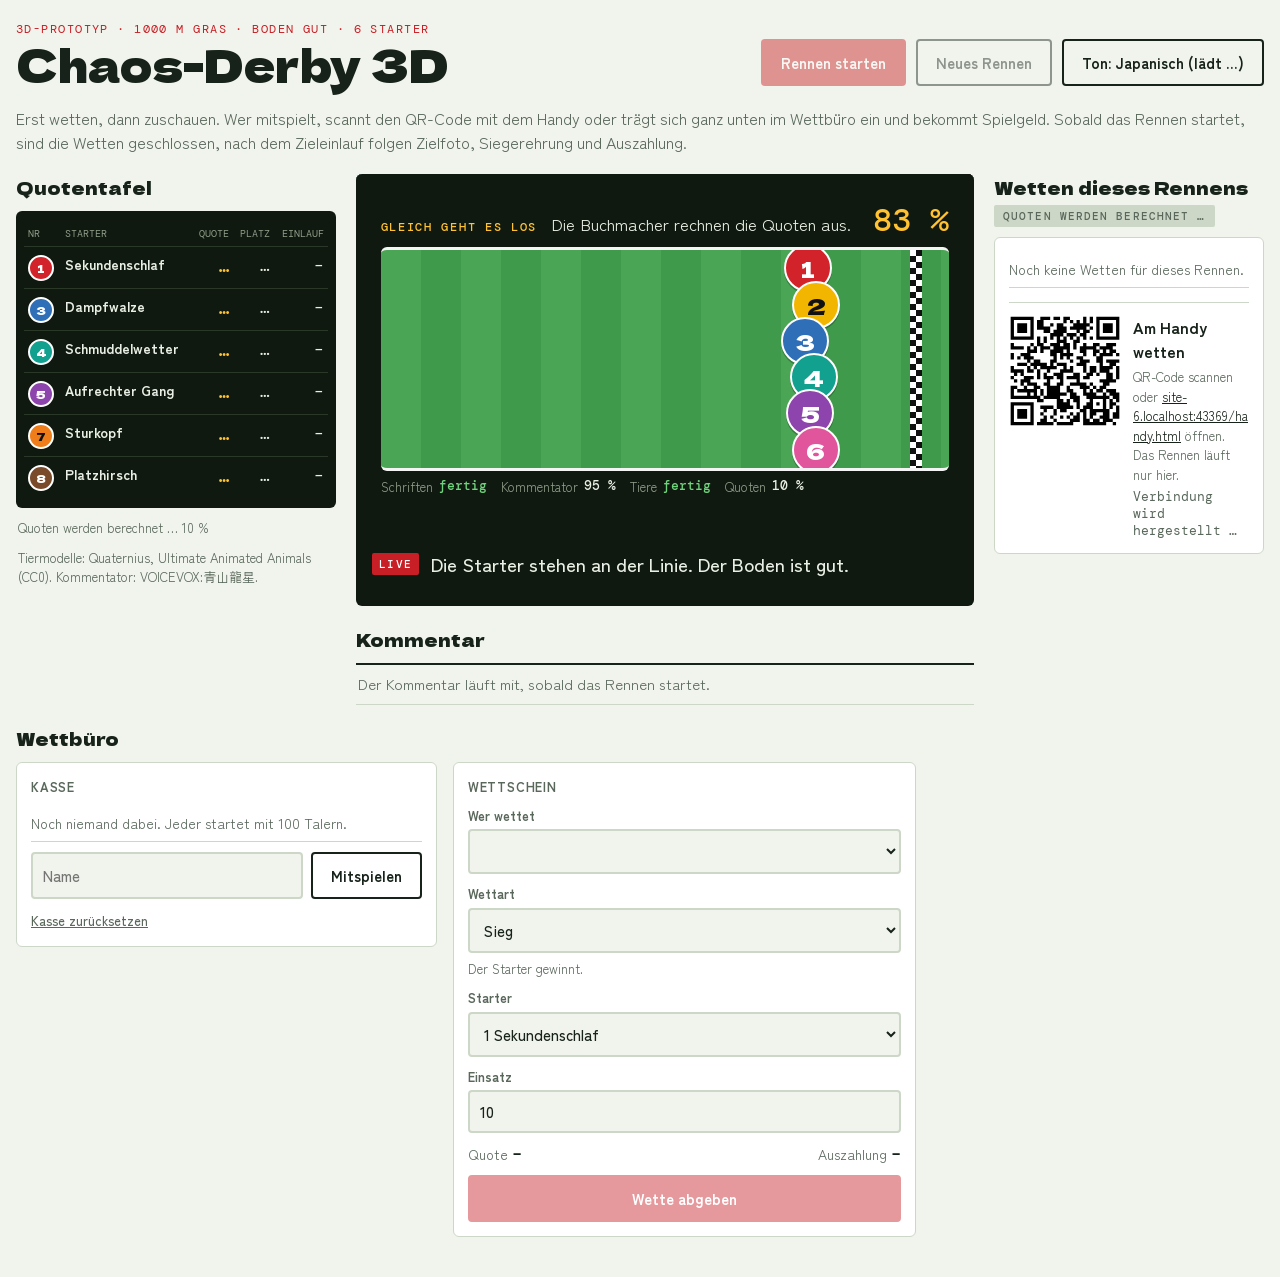
==== commit d55e7bb8: "Zeitlupen-Wiederholung mit Absurditäten und Überzeichnung zusammenführen Konflikt in js/main.js gelö" ====
--- a/index.html
+++ b/index.html
@@ -28,6 +28,7 @@
     <div class="view" id="view">
       <div class="strip" id="strip"><div class="rail" id="rail"></div><div id="rest">noch 1000 m</div></div>
       <div id="slow" hidden>ZEITLUPE</div>
+      <div class="replay" id="replay" hidden><div class="rphead"><span class="rptag" id="rptag">Wiederholung</span><button type="button" class="rpskip" id="rpskip">Überspringen</button></div><div class="rpcap" id="rpcap"></div></div>
       <div class="intro" id="intro" aria-hidden="true"><span class="nr" id="inr"></span><div class="itext"><div class="ikind" id="ikind"></div><div class="iname" id="iname"></div><div class="itrait" id="itrait"></div></div><div class="iq"><span>Quote</span><b id="iq">…</b></div></div>
       <div class="tvqr" id="tvqr" hidden><div id="tvqrc"></div><span>Mit dem Handy wetten</span></div>
       <div class="load" id="load" aria-labelledby="lh">
@@ -117,6 +118,7 @@
 <script src="js/voice.js?v=dev"></script>
 <script src="js/sfx.js?v=dev"></script>
 <script src="js/ceremony.js?v=dev"></script>
+<script src="js/replay.js?v=dev"></script>
 <script src="js/betting.js?v=dev"></script>
 <script src="js/racebar.js?v=dev"></script>
 <script src="vendor/peerjs.min.js?v=dev"></script>
--- a/css/style.css
+++ b/css/style.css
@@ -42,6 +42,17 @@
 .dot{position:absolute;top:-10px;width:22px;height:22px;margin-left:-11px;border-radius:50%;border:2px solid #fff;display:grid;place-items:center;font:400 11px var(--display);box-sizing:border-box}
 #rest{flex:none;font:400 13px var(--display);color:var(--board-fg);min-width:6.5em;text-align:right;font-variant-numeric:tabular-nums}
 #slow{position:absolute;right:2.5%;bottom:5%;font:500 12px var(--mono);letter-spacing:.14em;background:var(--accent);color:#fff;padding:4px 9px;border-radius:2px}
+/* Wiederholung nach dem Zieleinlauf: Senderkennung oben links, Bauchbinde unten links, kurzer weißer Blitz bei jedem Schnitt */
+.replay{position:absolute;inset:0;pointer-events:none;z-index:3}
+.replay::before{content:"";position:absolute;inset:0;background:#fff;opacity:0}
+.replay.flash::before{animation:rpflash .45s ease-out}
+@keyframes rpflash{from{opacity:.85}to{opacity:0}}
+.rphead{position:absolute;left:2.5%;top:4%;display:flex;align-items:center;gap:8px}
+.rptag{font:400 clamp(12px,1.8vw,18px) var(--display);letter-spacing:.06em;text-transform:uppercase;background:var(--accent);color:#fff;padding:4px 10px;border-radius:2px}
+.rpskip{pointer-events:auto;font:500 12px var(--mono);letter-spacing:.06em;padding:5px 9px;border:0;border-radius:2px;background:rgba(16,25,15,.75);color:var(--board-text)}
+.rpcap{position:absolute;left:2.5%;bottom:6%;max-width:min(80%,560px);padding:8px 12px;border-radius:4px;background:rgba(16,25,15,.86);color:var(--board-text);font-size:clamp(13px,1.7vw,17px);line-height:1.35}
+@media (max-width:600px){.rpcap{display:none}}   /* auf dem Handy steht die Zeile ohnehin unter dem Bild */
+@media (prefers-reduced-motion:reduce){.replay.flash::before{animation:none}}
 /* Vorstellung der Starter: Bauchbinde unten links, gleitet bei jedem neuen Starter herein */
 .intro{position:absolute;left:2.5%;bottom:6%;max-width:min(78%,520px);display:flex;align-items:center;gap:12px;padding:10px 14px;border-radius:6px;background:rgba(16,25,15,.86);color:var(--board-text);
   opacity:0;transform:translateX(-16px);transition:opacity .35s,transform .35s;pointer-events:none}
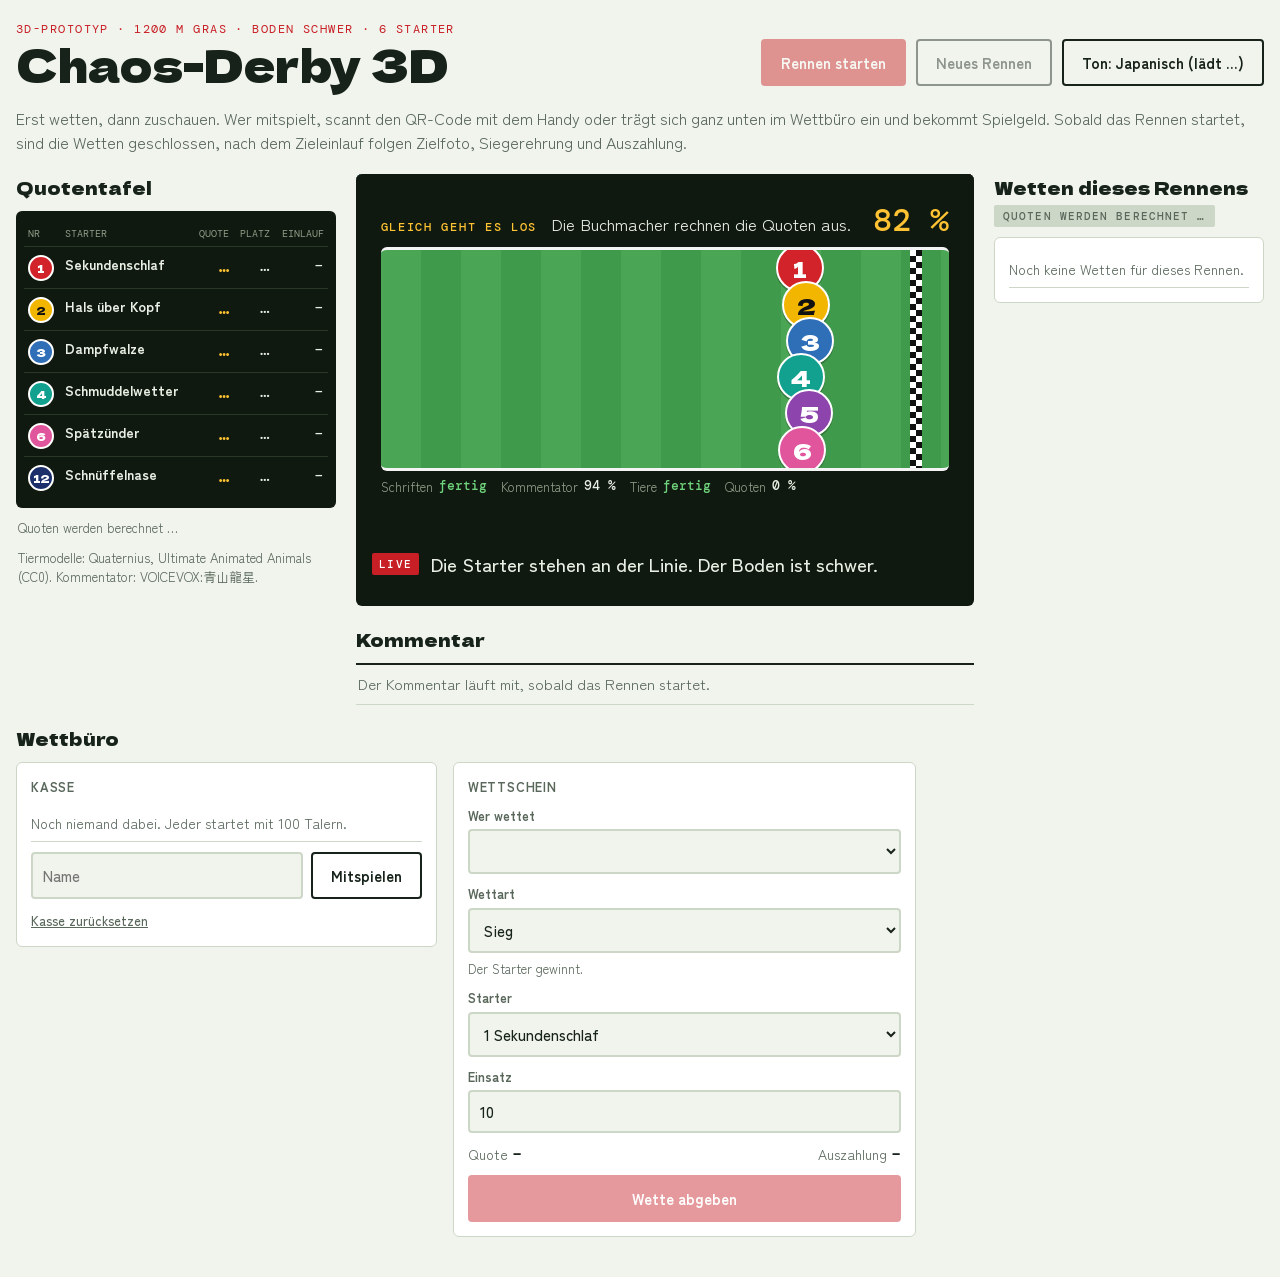
==== commit 33a592dd: "Regie: Klasse statt Masse – ein Auftritt nach dem anderen, Drehbuch mit Vorlauf, 1200 m - Simulation" ====
--- a/index.html
+++ b/index.html
@@ -11,7 +11,7 @@
 <div class="wrap">
   <header>
     <div>
-      <div class="eyebrow">3D-Prototyp · 1000 m Gras · Boden <span id="bod">gut</span> · 6 Starter</div>
+      <div class="eyebrow">3D-Prototyp · 1200 m Gras · Boden <span id="bod">gut</span> · 6 Starter</div>
       <h1>Chaos-Derby 3D</h1>
     </div>
     <div class="controls">
@@ -26,7 +26,7 @@
   <div class="screen" id="screen">
     <div class="stage">
     <div class="view" id="view">
-      <div class="strip" id="strip"><div class="rail" id="rail"></div><div id="rest">noch 1000 m</div></div>
+      <div class="strip" id="strip"><div class="rail" id="rail"></div><div id="rest">noch 1200 m</div></div>
       <div id="slow" hidden>ZEITLUPE</div>
       <div class="replay" id="replay" hidden><div class="rphead"><span class="rptag" id="rptag">Wiederholung</span><button type="button" class="rpskip" id="rpskip">Überspringen</button></div><div class="rpcap" id="rpcap"></div></div>
       <div class="intro" id="intro" aria-hidden="true"><span class="nr" id="inr"></span><div class="itext"><div class="ikind" id="ikind"></div><div class="iname" id="iname"></div><div class="itrait" id="itrait"></div></div><div class="iq"><span>Quote</span><b id="iq">…</b></div></div>
--- a/css/style.css
+++ b/css/style.css
@@ -200,6 +200,8 @@
 .tvqr{position:absolute;right:2.5%;bottom:6%;width:clamp(84px,13%,160px);padding:7px 7px 5px;border-radius:6px;background:rgba(16,25,15,.86);text-align:center;line-height:0}
 .tvqr span{display:block;margin-top:5px;line-height:1.2;font:500 clamp(9px,1.1vw,12px) var(--mono);letter-spacing:.06em;text-transform:uppercase;color:var(--board-fg)}
 @media (max-width:520px){.tvqr{display:none}}
+/* Wo der QR-Code im Sendebild steht, entfällt der Block „Am Handy wetten“ in der Spalte daneben ganz; nur auf dem Handy, ohne QR im Bild, bleibt er */
+@media (min-width:521px){.handy{display:none!important}}
 /* Rennansicht (js/racebar.js): Ab dem Start zählt nur das Rennen. Einleitung, Quotentafel, Kommentarverlauf und Wettbüro treten zurück,
    das Sendebild wird so groß, wie das Fenster es zulässt, darunter steht die Wettleiste. */
 body.rennen .lede,body.rennen .odds,body.rennen .slipsbox,body.rennen .logbox,body.rennen .bets,body.rennen .eyebrow{display:none}
